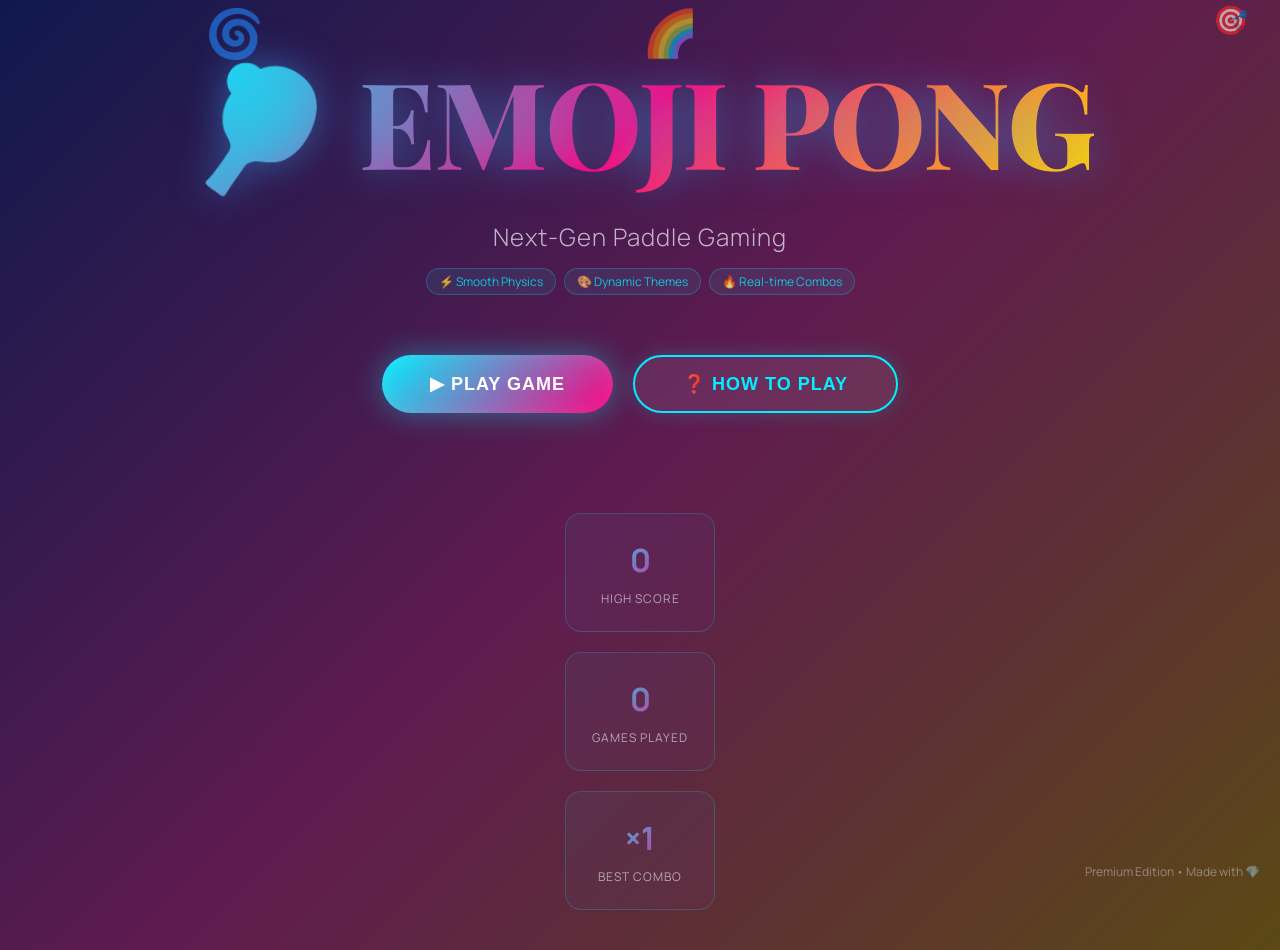
==== app-5/index.html @ 55f4402c "first commit" ====
<!DOCTYPE html>
<html lang="en">
<head>
    <meta charset="UTF-8">
    <meta name="viewport" content="width=device-width, initial-scale=1.0">
    <title>Emoji Pong - Premium Game</title>
    <style>
        @import url('https://fonts.googleapis.com/css2?family=Manrope:wght@400;500;600;700;800&family=Playfair+Display:wght@600;700&display=swap');

        * {
            margin: 0;
            padding: 0;
            box-sizing: border-box;
        }

        :root {
            --bg-dark: #0A0A0F;
            --bg-darker: #050508;
            --glass: rgba(255, 255, 255, 0.08);
            --glass-hover: rgba(255, 255, 255, 0.12);
            --text: #f3f7ff;
            --cyan: #00F0FF;
            --violet: #8A2BE2;
            --pink: #FF007F;
            --gold: #FFD700;
            --green: #53ffa8;
            --hue-a: 198;
            --hue-b: 268;
            --hue-c: 328;
        }

        html, body {
            width: 100%;
            font-family: 'Manrope', sans-serif;
            background: linear-gradient(
                135deg,
                hsl(var(--hue-a) 68% 18%) 0%,
                hsl(var(--hue-b) 56% 24%) 50%,
                hsl(var(--hue-c) 62% 22%) 100%
            );
            color: var(--text);
            overflow-x: hidden;
            overflow-y: auto;
            transition: background 420ms linear, opacity 220ms ease, filter 220ms ease;
        }

        body.fade-out {
            opacity: 0;
            filter: blur(2px);
        }

        html {
            scroll-behavior: smooth;
        }

        /* Animated Background */
        .bg-container {
            position: fixed;
            top: 0;
            left: 0;
            width: 100%;
            height: 100%;
            z-index: -1;
            overflow: hidden;
        }

        .bg-glow-1 {
            position: absolute;
            width: 400px;
            height: 400px;
            background: radial-gradient(circle, hsl(var(--hue-a) 100% 78% / 0.24) 0%, transparent 70%);
            border-radius: 50%;
            top: -100px;
            left: 10%;
            animation: float 15s infinite ease-in-out;
        }

        .bg-glow-2 {
            position: absolute;
            width: 300px;
            height: 300px;
            background: radial-gradient(circle, hsl(var(--hue-b) 92% 76% / 0.2) 0%, transparent 70%);
            border-radius: 50%;
            bottom: -50px;
            right: 15%;
            animation: float 12s infinite ease-in-out 2s;
        }

        .bg-glow-3 {
            position: absolute;
            width: 350px;
            height: 350px;
            background: radial-gradient(circle, hsl(var(--hue-c) 94% 78% / 0.18) 0%, transparent 70%);
            border-radius: 50%;
            bottom: 20%;
            left: 5%;
            animation: float 18s infinite ease-in-out 1s;
        }

        .bg-container::after {
            content: "";
            position: absolute;
            inset: 0;
            background:
                radial-gradient(circle at 18% 25%, hsl(var(--hue-b) 100% 84% / 0.14), transparent 35%),
                radial-gradient(circle at 80% 30%, hsl(var(--hue-a) 100% 86% / 0.12), transparent 32%),
                radial-gradient(circle at 60% 85%, hsl(var(--hue-c) 100% 86% / 0.1), transparent 38%);
            animation: liveAura 9s ease-in-out infinite alternate;
            pointer-events: none;
        }

        @keyframes liveAura {
            0% { transform: translate3d(-2%, 0, 0) scale(1); }
            100% { transform: translate3d(2%, -1%, 0) scale(1.06); }
        }

        @keyframes float {
            0%, 100% { transform: translate(0, 0); }
            33% { transform: translate(30px, -30px); }
            66% { transform: translate(-20px, 20px); }
        }

        .container {
            display: flex;
            flex-direction: column;
            justify-content: center;
            align-items: center;
            min-height: 100vh;
            gap: 60px;
            padding: 40px 20px;
            position: relative;
            z-index: 1;
        }

        .header {
            text-align: center;
            animation: slideDown 0.8s ease-out;
        }

        @keyframes slideDown {
            from {
                opacity: 0;
                transform: translateY(-30px);
            }
            to {
                opacity: 1;
                transform: translateY(0);
            }
        }

        h1 {
            font-size: clamp(48px, 10vw, 120px);
            font-weight: 800;
            font-family: 'Playfair Display', serif;
            background: linear-gradient(135deg, var(--cyan) 0%, var(--pink) 50%, var(--gold) 100%);
            -webkit-background-clip: text;
            -webkit-text-fill-color: transparent;
            background-clip: text;
            margin-bottom: 20px;
            letter-spacing: -2px;
            text-shadow: 0 0 40px rgba(0, 240, 255, 0.3);
            filter: drop-shadow(0 0 20px rgba(138, 43, 226, 0.2));
        }

        .tagline {
            font-size: clamp(16px, 3vw, 24px);
            color: rgba(243, 247, 255, 0.7);
            font-weight: 300;
            letter-spacing: 1px;
            margin-bottom: 10px;
        }

        .subtitle {
            font-size: 14px;
            color: var(--cyan);
            opacity: 0.8;
            margin-top: 15px;
            display: flex;
            gap: 8px;
            justify-content: center;
            flex-wrap: wrap;
        }

        .feature-badge {
            padding: 4px 12px;
            background: rgba(0, 240, 255, 0.1);
            border: 1px solid rgba(0, 240, 255, 0.3);
            border-radius: 20px;
            font-size: 12px;
        }

        /* Button Styles */
        .button-group {
            display: flex;
            gap: 20px;
            flex-wrap: wrap;
            justify-content: center;
            animation: slideUp 0.8s ease-out 0.2s both;
        }

        @keyframes slideUp {
            from {
                opacity: 0;
                transform: translateY(30px);
            }
            to {
                opacity: 1;
                transform: translateY(0);
            }
        }

        .btn {
            padding: 16px 48px;
            font-size: 18px;
            font-weight: 600;
            border: none;
            border-radius: 50px;
            cursor: pointer;
            transition: all 0.3s ease;
            position: relative;
            overflow: hidden;
            text-transform: uppercase;
            letter-spacing: 1px;
            backdrop-filter: blur(10px);
        }

        .btn-primary {
            background: linear-gradient(135deg, var(--cyan) 0%, var(--pink) 100%);
            color: white;
            box-shadow: 0 0 30px rgba(0, 240, 255, 0.4), inset 0 0 20px rgba(255, 255, 255, 0.1);
        }

        .btn-primary:hover {
            transform: translateY(-2px);
            box-shadow: 0 10px 40px rgba(0, 240, 255, 0.6), inset 0 0 20px rgba(255, 255, 255, 0.15);
        }

        .btn-primary:active {
            transform: translateY(0);
        }

        .btn-secondary {
            background: var(--glass);
            color: var(--cyan);
            border: 2px solid var(--cyan);
            box-shadow: 0 0 20px rgba(0, 240, 255, 0.2);
        }

        .btn-secondary:hover {
            background: var(--glass-hover);
            box-shadow: 0 0 30px rgba(0, 240, 255, 0.4);
            transform: translateY(-2px);
        }

        /* Stats Display */
        .stats {
            display: grid;
            grid-template-columns: repeat(auto-fit, minmax(150px, 1fr));
            gap: 20px;
            margin-top: 40px;
            animation: slideUp 0.8s ease-out 0.4s both;
        }

        .stat-card {
            background: linear-gradient(135deg, rgba(0, 240, 255, 0.05) 0%, rgba(138, 43, 226, 0.05) 100%);
            border: 1px solid rgba(0, 240, 255, 0.2);
            border-radius: 16px;
            padding: 24px;
            text-align: center;
            backdrop-filter: blur(10px);
            transition: all 0.3s ease;
        }

        .stat-card:hover {
            border-color: rgba(0, 240, 255, 0.5);
            box-shadow: 0 0 20px rgba(0, 240, 255, 0.2);
            transform: translateY(-4px);
        }

        .stat-value {
            font-size: 32px;
            font-weight: 700;
            background: linear-gradient(135deg, var(--cyan) 0%, var(--pink) 100%);
            -webkit-background-clip: text;
            -webkit-text-fill-color: transparent;
            background-clip: text;
            margin-bottom: 8px;
        }

        .stat-label {
            font-size: 12px;
            color: rgba(243, 247, 255, 0.6);
            text-transform: uppercase;
            letter-spacing: 1px;
        }

        /* Footer */
        .footer {
            position: absolute;
            bottom: 20px;
            right: 20px;
            font-size: 12px;
            color: rgba(243, 247, 255, 0.4);
            z-index: 10;
        }

        /* Scrollbar Styling */
        ::-webkit-scrollbar {
            width: 8px;
        }

        ::-webkit-scrollbar-track {
            background: rgba(0, 240, 255, 0.05);
        }

        ::-webkit-scrollbar-thumb {
            background: linear-gradient(180deg, #00F0FF 0%, #FF007F 100%);
            border-radius: 10px;
        }

        ::-webkit-scrollbar-thumb:hover {
            background: linear-gradient(180deg, #00F0FF 0%, #FF007F 100%);
            opacity: 0.8;
        }

        /* Emoji Background */
        #emoji-bg {
            position: fixed;
            width: 100%;
            height: 100%;
            overflow: hidden;
            z-index: 0;
            pointer-events: none;
        }

        .emoji {
            position: absolute;
            font-size: 24px;
            opacity: 0.6;
            animation: emojiFloat linear infinite;
        }

        @keyframes emojiFloat {
            0% {
                transform: translateY(100vh) scale(0.8);
                opacity: 0;
            }
            50% {
                opacity: 0.7;
            }
            100% {
                transform: translateY(-10vh) scale(1.2);
                opacity: 0;
            }
        }

        @media (max-width: 600px) {
            h1 {
                font-size: 48px;
            }

            .button-group {
                gap: 15px;
            }

            .btn {
                padding: 14px 32px;
                font-size: 16px;
            }

            .stats {
                grid-template-columns: 1fr;
            }
        }
    </style>
</head>
<body>
    <!-- Animated Background -->
    <div class="bg-container">
        <div class="bg-glow-1"></div>
        <div class="bg-glow-2"></div>
        <div class="bg-glow-3"></div>
    </div>

    <!-- Floating Emoji Background -->
    <div id="emoji-bg"></div>

    <!-- Main Container -->
    <div class="container">
        <!-- Header -->
        <div class="header">
            <h1>🏓 EMOJI PONG</h1>
            <div class="tagline">Next-Gen Paddle Gaming</div>
            <div class="subtitle">
                <span class="feature-badge">⚡ Smooth Physics</span>
                <span class="feature-badge">🎨 Dynamic Themes</span>
                <span class="feature-badge">🔥 Real-time Combos</span>
            </div>
        </div>

        <!-- Buttons -->
        <div class="button-group">
            <button class="btn btn-primary" onclick="startGame()">
                ▶ PLAY GAME
            </button>
            <button class="btn btn-secondary" onclick="showInstruction()">
                ❓ HOW TO PLAY
            </button>
        </div>

        <!-- Stats -->
        <div class="stats" id="stats"></div>
    </div>

    <!-- Footer -->
    <div class="footer">Premium Edition • Made with 💎</div>

    <script>
        const COLOR_SYNC_KEY = 'emojiPongColorSync';

        function getColorSyncState() {
            try {
                const existing = JSON.parse(localStorage.getItem(COLOR_SYNC_KEY) || 'null');
                if (existing && Number.isFinite(existing.baseEpoch) && Number.isFinite(existing.phaseOffset)) {
                    return existing;
                }
            } catch (error) {
                // Fall through and create a fresh sync state.
            }

            const fresh = {
                baseEpoch: Date.now(),
                phaseOffset: 0
            };
            localStorage.setItem(COLOR_SYNC_KEY, JSON.stringify(fresh));
            return fresh;
        }

        const colorSync = getColorSyncState();

        function getSyncedColorMs() {
            return (Date.now() - colorSync.baseEpoch) + colorSync.phaseOffset * 1000;
        }

        // Global live color cycle for the home page.
        function animateHomeColors() {
            const t = getSyncedColorMs() * 0.001;
            const hueA = (200 + t * 18) % 360;
            const hueB = (hueA + 74 + Math.sin(t * 0.33) * 18) % 360;
            const hueC = (hueA + 154 + Math.cos(t * 0.27) * 22) % 360;

            const root = document.documentElement.style;
            root.setProperty('--hue-a', hueA.toFixed(2));
            root.setProperty('--hue-b', hueB.toFixed(2));
            root.setProperty('--hue-c', hueC.toFixed(2));

            requestAnimationFrame(animateHomeColors);
        }

        requestAnimationFrame(animateHomeColors);

        // Floating Emoji Animation
        const emojis = ["🔥", "💎", "⚡", "🎯", "🌀", "💥", "🌈", "🧊"];

        function createEmoji() {
            const emoji = document.createElement("div");
            emoji.classList.add("emoji");
            emoji.innerText = emojis[Math.floor(Math.random() * emojis.length)];
            emoji.style.left = Math.random() * 100 + "vw";
            emoji.style.fontSize = (20 + Math.random() * 40) + "px";
            emoji.style.animationDuration = (5 + Math.random() * 10) + "s";
            document.getElementById("emoji-bg").appendChild(emoji);
            setTimeout(() => emoji.remove(), 15000);
        }

        // Create emojis every 500ms
        setInterval(createEmoji, 500);

        // Load player stats
        function loadStats() {
            const profile = JSON.parse(localStorage.getItem('emojiPongProfile') || '{"highScore":0,"games":0,"bestCombo":1}');
            const container = document.getElementById('stats');
            
            container.innerHTML = `
                <div class="stat-card">
                    <div class="stat-value">${profile.highScore || 0}</div>
                    <div class="stat-label">High Score</div>
                </div>
                <div class="stat-card">
                    <div class="stat-value">${profile.games || 0}</div>
                    <div class="stat-label">Games Played</div>
                </div>
                <div class="stat-card">
                    <div class="stat-value">×${profile.bestCombo || 1}</div>
                    <div class="stat-label">Best Combo</div>
                </div>
            `;
        }

        function startGame() {
            document.body.classList.add('fade-out');
            setTimeout(() => {
                window.location.href = 'game.html';
            }, 180);
        }

        function showInstruction() {
            document.body.classList.add('fade-out');
            setTimeout(() => {
                window.location.href = 'how-to-play.html';
            }, 180);
        }

        // Load stats on page load
        loadStats();
    </script>
</body>
</html>
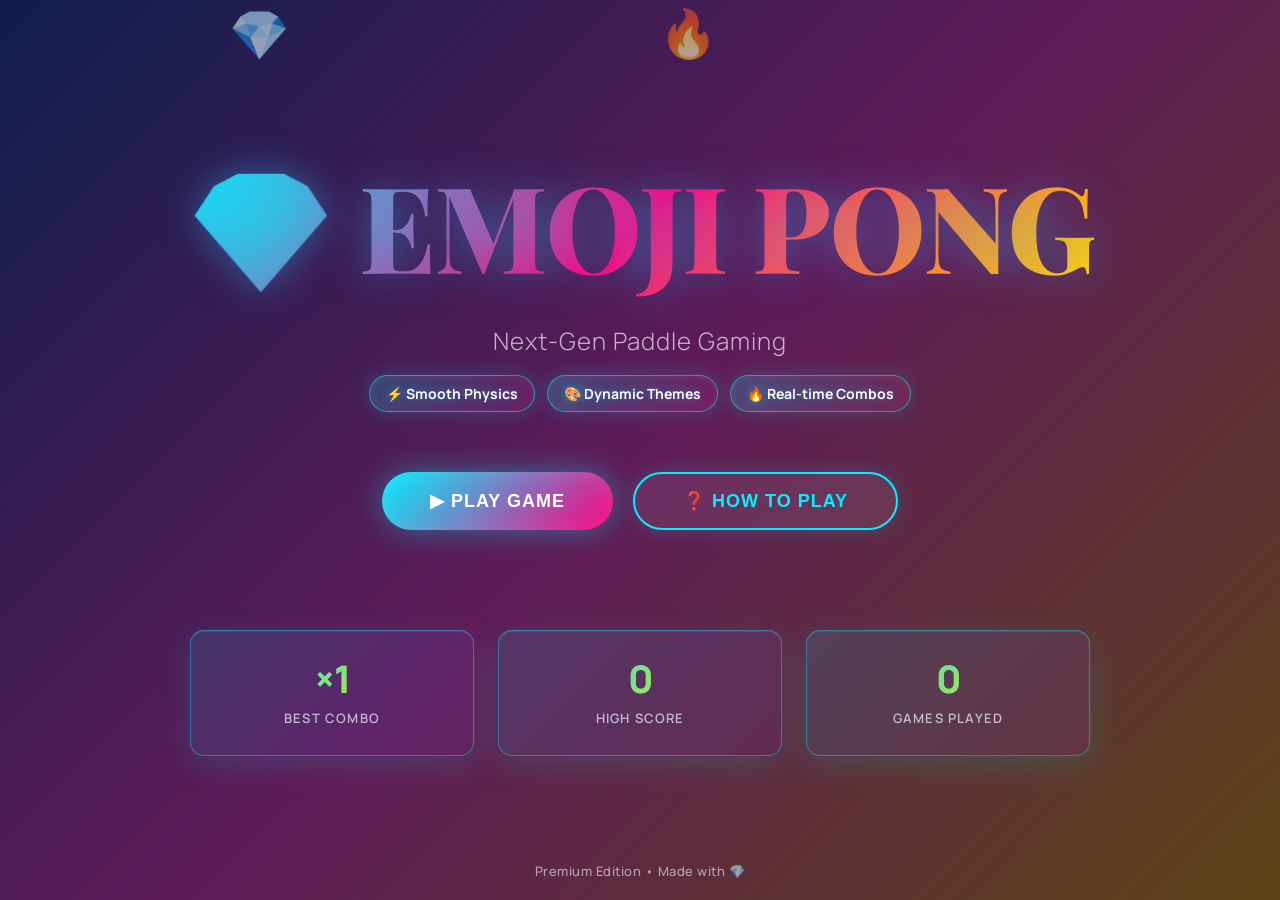
==== commit 963c8afc: "first commit" ====
--- a/app-5/index.html
+++ b/app-5/index.html
@@ -171,22 +171,26 @@
         }
 
         .subtitle {
-            font-size: 14px;
-            color: var(--cyan);
-            opacity: 0.8;
-            margin-top: 15px;
+            font-size: 16px;
+            color: #dffeff;
+            opacity: 1;
+            margin-top: 18px;
             display: flex;
-            gap: 8px;
+            gap: 12px;
             justify-content: center;
             flex-wrap: wrap;
         }
 
         .feature-badge {
-            padding: 4px 12px;
-            background: rgba(0, 240, 255, 0.1);
-            border: 1px solid rgba(0, 240, 255, 0.3);
-            border-radius: 20px;
-            font-size: 12px;
+            padding: 8px 16px;
+            background: linear-gradient(135deg, rgba(0, 240, 255, 0.2), rgba(255, 0, 127, 0.14));
+            border: 1.5px solid rgba(0, 240, 255, 0.55);
+            border-radius: 999px;
+            font-size: 14px;
+            font-weight: 700;
+            color: #f6fdff;
+            text-shadow: 0 0 12px rgba(0, 240, 255, 0.55);
+            box-shadow: 0 0 20px rgba(0, 240, 255, 0.2), inset 0 0 12px rgba(255, 255, 255, 0.08);
         }
 
         /* Button Styles */
@@ -254,54 +258,69 @@
 
         /* Stats Display */
         .stats {
-            display: grid;
-            grid-template-columns: repeat(auto-fit, minmax(150px, 1fr));
-            gap: 20px;
+            display: flex;
+            flex-direction: row;
+            justify-content: center;
+            align-items: center;
+            gap: 24px;
             margin-top: 40px;
             animation: slideUp 0.8s ease-out 0.4s both;
+            flex-wrap: wrap;
+            width: 100%;
+            max-width: 900px;
         }
 
         .stat-card {
-            background: linear-gradient(135deg, rgba(0, 240, 255, 0.05) 0%, rgba(138, 43, 226, 0.05) 100%);
-            border: 1px solid rgba(0, 240, 255, 0.2);
-            border-radius: 16px;
-            padding: 24px;
+            background: linear-gradient(135deg, rgba(0, 240, 255, 0.12) 0%, rgba(138, 43, 226, 0.12) 100%);
+            border: 1.5px solid rgba(0, 240, 255, 0.4);
+            border-radius: 14px;
+            padding: 28px 32px;
             text-align: center;
-            backdrop-filter: blur(10px);
+            backdrop-filter: blur(15px);
             transition: all 0.3s ease;
+            flex: 1;
+            min-width: 140px;
+            box-shadow: 0 8px 32px rgba(0, 240, 255, 0.15), inset 0 1px 1px rgba(255, 255, 255, 0.1);
         }
 
         .stat-card:hover {
-            border-color: rgba(0, 240, 255, 0.5);
-            box-shadow: 0 0 20px rgba(0, 240, 255, 0.2);
-            transform: translateY(-4px);
+            border-color: rgba(0, 240, 255, 0.6);
+            box-shadow: 0 12px 40px rgba(0, 240, 255, 0.25), inset 0 1px 2px rgba(255, 255, 255, 0.15);
+            transform: translateY(-6px);
         }
 
         .stat-value {
-            font-size: 32px;
-            font-weight: 700;
-            background: linear-gradient(135deg, var(--cyan) 0%, var(--pink) 100%);
+            font-size: 38px;
+            font-weight: 800;
+            background: linear-gradient(135deg, var(--cyan) 0%, var(--gold) 100%);
             -webkit-background-clip: text;
             -webkit-text-fill-color: transparent;
             background-clip: text;
-            margin-bottom: 8px;
+            margin-bottom: 12px;
+            line-height: 1;
+            letter-spacing: -1px;
         }
 
         .stat-label {
-            font-size: 12px;
-            color: rgba(243, 247, 255, 0.6);
+            font-size: 13px;
+            color: rgba(243, 247, 255, 0.7);
             text-transform: uppercase;
-            letter-spacing: 1px;
+            letter-spacing: 1.2px;
+            font-weight: 600;
         }
 
         /* Footer */
         .footer {
-            position: absolute;
+            position: fixed;
             bottom: 20px;
-            right: 20px;
-            font-size: 12px;
-            color: rgba(243, 247, 255, 0.4);
+            left: 50%;
+            transform: translateX(-50%);
+            font-size: 13px;
+            color: rgba(243, 247, 255, 0.6);
             z-index: 10;
+            text-align: center;
+            letter-spacing: 0.5px;
+            font-weight: 500;
         }
 
         /* Scrollbar Styling */
@@ -369,7 +388,23 @@
             }
 
             .stats {
-                grid-template-columns: 1fr;
+                flex-wrap: wrap;
+                gap: 16px;
+                max-width: 100%;
+            }
+
+            .stat-card {
+                padding: 20px 24px;
+                flex: 1;
+                min-width: 120px;
+            }
+
+            .stat-value {
+                font-size: 32px;
+            }
+
+            .stat-label {
+                font-size: 12px;
             }
         }
     </style>
@@ -389,7 +424,7 @@
     <div class="container">
         <!-- Header -->
         <div class="header">
-            <h1>🏓 EMOJI PONG</h1>
+            <h1>💎 EMOJI PONG</h1>
             <div class="tagline">Next-Gen Paddle Gaming</div>
             <div class="subtitle">
                 <span class="feature-badge">⚡ Smooth Physics</span>
@@ -483,6 +518,10 @@
             
             container.innerHTML = `
                 <div class="stat-card">
+                    <div class="stat-value">×${profile.bestCombo || 1}</div>
+                    <div class="stat-label">Best Combo</div>
+                </div>
+                <div class="stat-card">
                     <div class="stat-value">${profile.highScore || 0}</div>
                     <div class="stat-label">High Score</div>
                 </div>
@@ -490,10 +529,6 @@
                     <div class="stat-value">${profile.games || 0}</div>
                     <div class="stat-label">Games Played</div>
                 </div>
-                <div class="stat-card">
-                    <div class="stat-value">×${profile.bestCombo || 1}</div>
-                    <div class="stat-label">Best Combo</div>
-                </div>
             `;
         }
 
